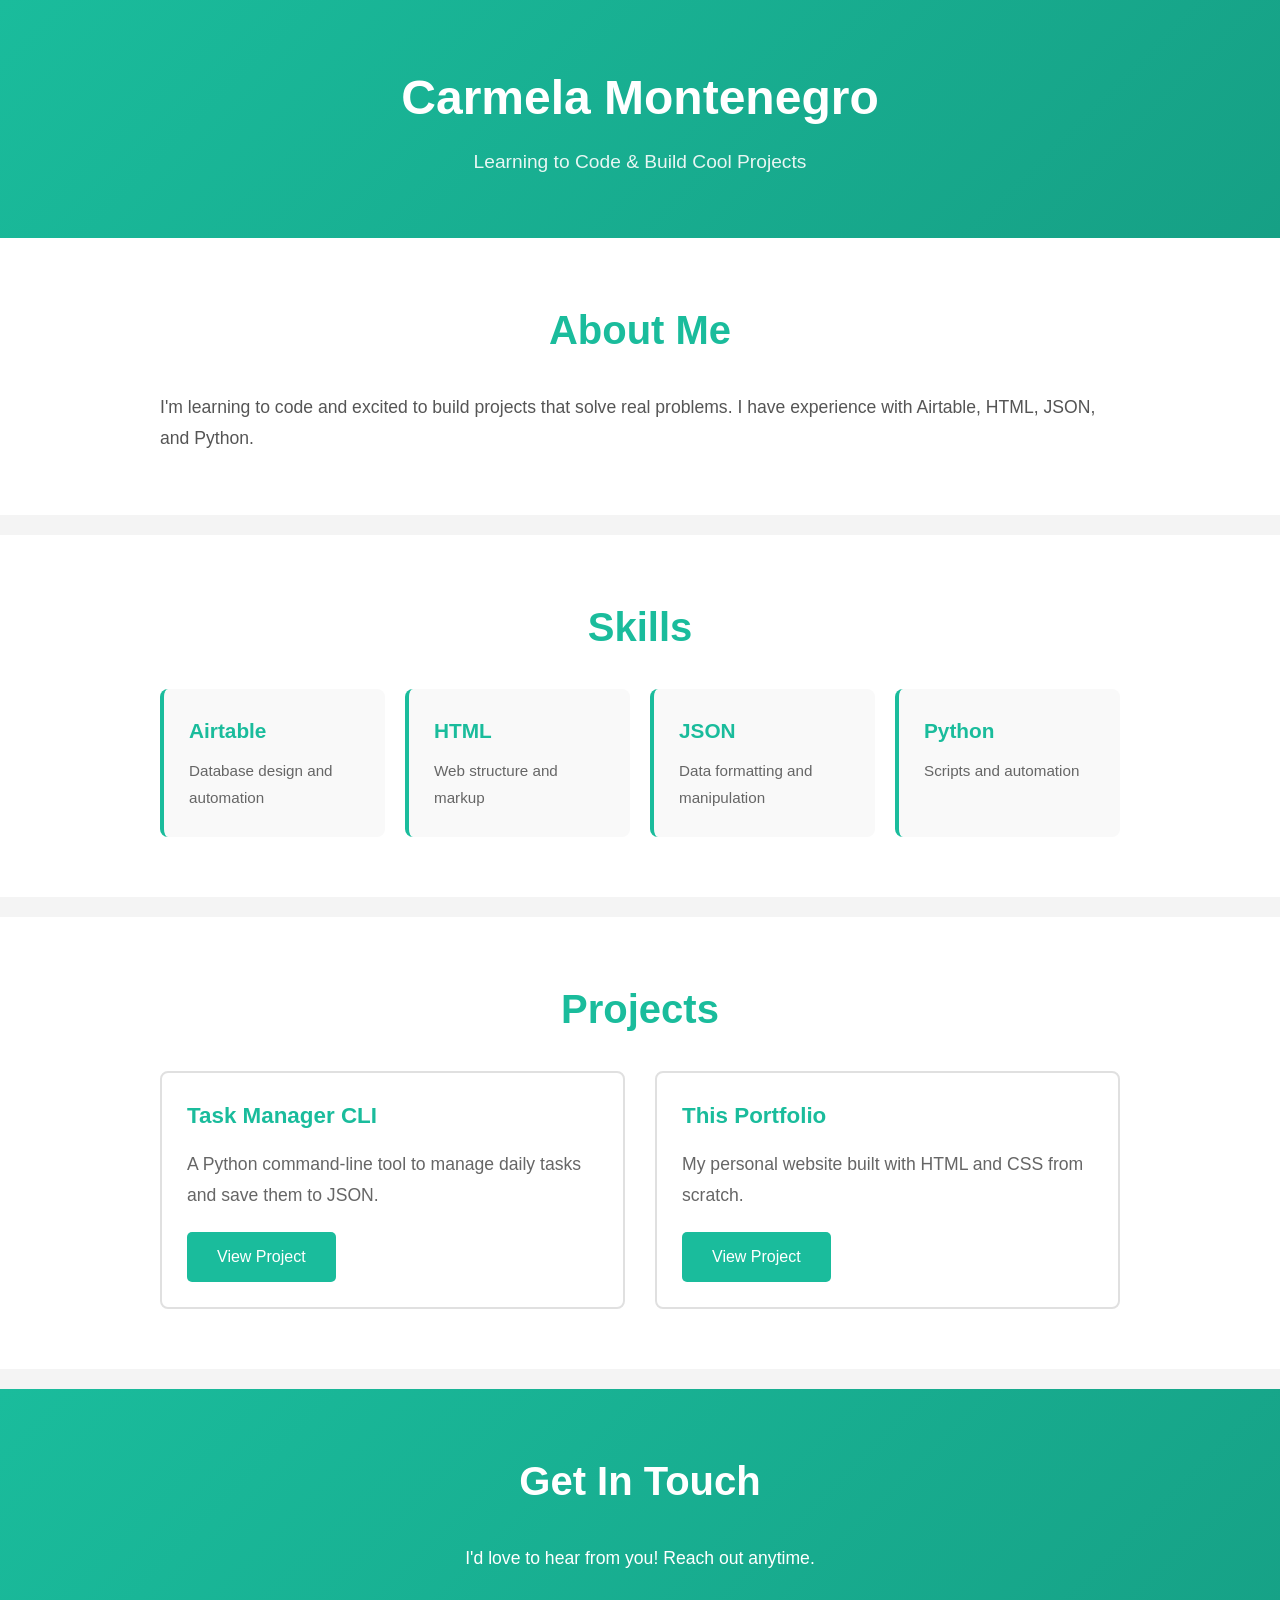
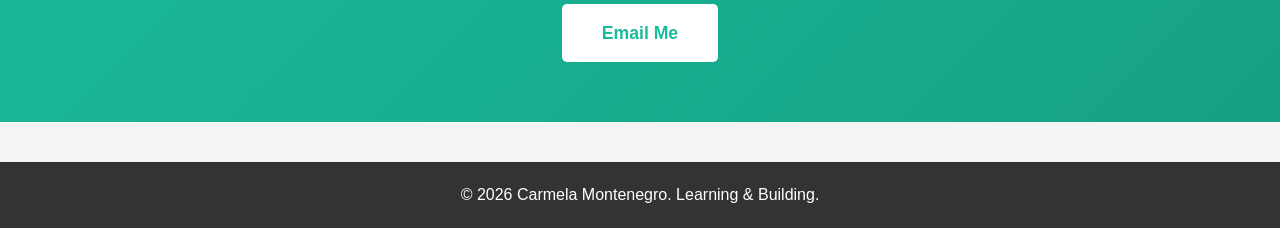
==== index.html @ ccb82fda "Create portfolio website with teal color scheme" ====
<!DOCTYPE html>
<html lang="en">
<head>
    <meta charset="UTF-8">
    <meta name="viewport" content="width=device-width, initial-scale=1.0">
    <title>Carmela's Portfolio</title>
    <link rel="stylesheet" href="styles.css">
</head>
<body>
    <!-- Header/Navigation -->
    <header>
        <div class="container">
            <h1>Carmela Montenegro</h1>
            <p class="tagline">Learning to Code & Build Cool Projects</p>
        </div>
    </header>

    <!-- About Section -->
    <section id="about" class="section">
        <div class="container">
            <h2>About Me</h2>
            <p>
                I'm learning to code and excited to build projects that solve real problems.
                I have experience with Airtable, HTML, JSON, and Python.
            </p>
        </div>
    </section>

    <!-- Skills Section -->
    <section id="skills" class="section">
        <div class="container">
            <h2>Skills</h2>
            <div class="skills-grid">
                <div class="skill-card">
                    <h3>Airtable</h3>
                    <p>Database design and automation</p>
                </div>
                <div class="skill-card">
                    <h3>HTML</h3>
                    <p>Web structure and markup</p>
                </div>
                <div class="skill-card">
                    <h3>JSON</h3>
                    <p>Data formatting and manipulation</p>
                </div>
                <div class="skill-card">
                    <h3>Python</h3>
                    <p>Scripts and automation</p>
                </div>
            </div>
        </div>
    </section>

    <!-- Projects Section -->
    <section id="projects" class="section">
        <div class="container">
            <h2>Projects</h2>
            <div class="projects-grid">
                <div class="project-card">
                    <h3>Task Manager CLI</h3>
                    <p>A Python command-line tool to manage daily tasks and save them to JSON.</p>
                    <a href="#" class="btn">View Project</a>
                </div>
                <div class="project-card">
                    <h3>This Portfolio</h3>
                    <p>My personal website built with HTML and CSS from scratch.</p>
                    <a href="#" class="btn">View Project</a>
                </div>
            </div>
        </div>
    </section>

    <!-- Contact Section -->
    <section id="contact" class="section">
        <div class="container">
            <h2>Get In Touch</h2>
            <p>I'd love to hear from you! Reach out anytime.</p>
            <a href="mailto:carmela@wildflowconsulting.com" class="btn btn-primary">Email Me</a>
        </div>
    </section>

    <!-- Footer -->
    <footer>
        <div class="container">
            <p>&copy; 2026 Carmela Montenegro. Learning & Building.</p>
        </div>
    </footer>
</body>
</html>
---- styles.css ----
/* Global Styles */
* {
    margin: 0;
    padding: 0;
    box-sizing: border-box;
}

body {
    font-family: 'Segoe UI', Tahoma, Geneva, Verdana, sans-serif;
    line-height: 1.6;
    color: #333;
    background-color: #f4f4f4;
}

.container {
    max-width: 1000px;
    margin: 0 auto;
    padding: 0 20px;
}

/* Header */
header {
    background: linear-gradient(135deg, #1abc9c 0%, #16a085 100%);
    color: white;
    padding: 60px 0;
    text-align: center;
}

header h1 {
    font-size: 3em;
    margin-bottom: 10px;
}

.tagline {
    font-size: 1.2em;
    opacity: 0.9;
}

/* Sections */
.section {
    padding: 60px 0;
    background: white;
    margin-bottom: 20px;
}

.section h2 {
    font-size: 2.5em;
    margin-bottom: 30px;
    color: #1abc9c;
    text-align: center;
}

.section p {
    font-size: 1.1em;
    color: #555;
    line-height: 1.8;
}

/* Skills Grid */
.skills-grid {
    display: grid;
    grid-template-columns: repeat(auto-fit, minmax(200px, 1fr));
    gap: 20px;
    margin-top: 30px;
}

.skill-card {
    background: #f9f9f9;
    padding: 25px;
    border-radius: 8px;
    border-left: 4px solid #1abc9c;
    transition: transform 0.3s ease;
}

.skill-card:hover {
    transform: translateY(-5px);
}

.skill-card h3 {
    color: #1abc9c;
    margin-bottom: 10px;
    font-size: 1.3em;
}

.skill-card p {
    font-size: 0.95em;
    color: #666;
}

/* Projects Grid */
.projects-grid {
    display: grid;
    grid-template-columns: repeat(auto-fit, minmax(250px, 1fr));
    gap: 30px;
    margin-top: 30px;
}

.project-card {
    background: white;
    border: 2px solid #e0e0e0;
    border-radius: 8px;
    padding: 25px;
    transition: all 0.3s ease;
}

.project-card:hover {
    box-shadow: 0 5px 20px rgba(0, 0, 0, 0.1);
    border-color: #1abc9c;
}

.project-card h3 {
    color: #1abc9c;
    margin-bottom: 15px;
    font-size: 1.4em;
}

.project-card p {
    margin-bottom: 20px;
    color: #666;
}

/* Buttons */
.btn {
    display: inline-block;
    padding: 12px 30px;
    background-color: #1abc9c;
    color: white;
    text-decoration: none;
    border-radius: 5px;
    transition: background-color 0.3s ease;
    border: none;
    cursor: pointer;
    font-size: 1em;
}

.btn:hover {
    background-color: #16a085;
}

.btn-primary {
    background-color: #1abc9c;
    font-size: 1.1em;
    padding: 15px 40px;
}

/* Contact Section */
#contact {
    text-align: center;
    background: linear-gradient(135deg, #1abc9c 0%, #16a085 100%);
    color: white;
}

#contact h2 {
    color: white;
}

#contact p {
    color: white;
    margin-bottom: 30px;
    font-size: 1.1em;
}

#contact .btn {
    background-color: white;
    color: #1abc9c;
    font-weight: bold;
}

#contact .btn:hover {
    background-color: #f0f0f0;
}

/* Footer */
footer {
    background-color: #333;
    color: white;
    text-align: center;
    padding: 20px 0;
    margin-top: 40px;
}

footer p {
    margin: 0;
}

/* Responsive Design */
@media (max-width: 768px) {
    header h1 {
        font-size: 2em;
    }

    .section h2 {
        font-size: 1.8em;
    }

    .skills-grid {
        grid-template-columns: 1fr;
    }

    .projects-grid {
        grid-template-columns: 1fr;
    }
}
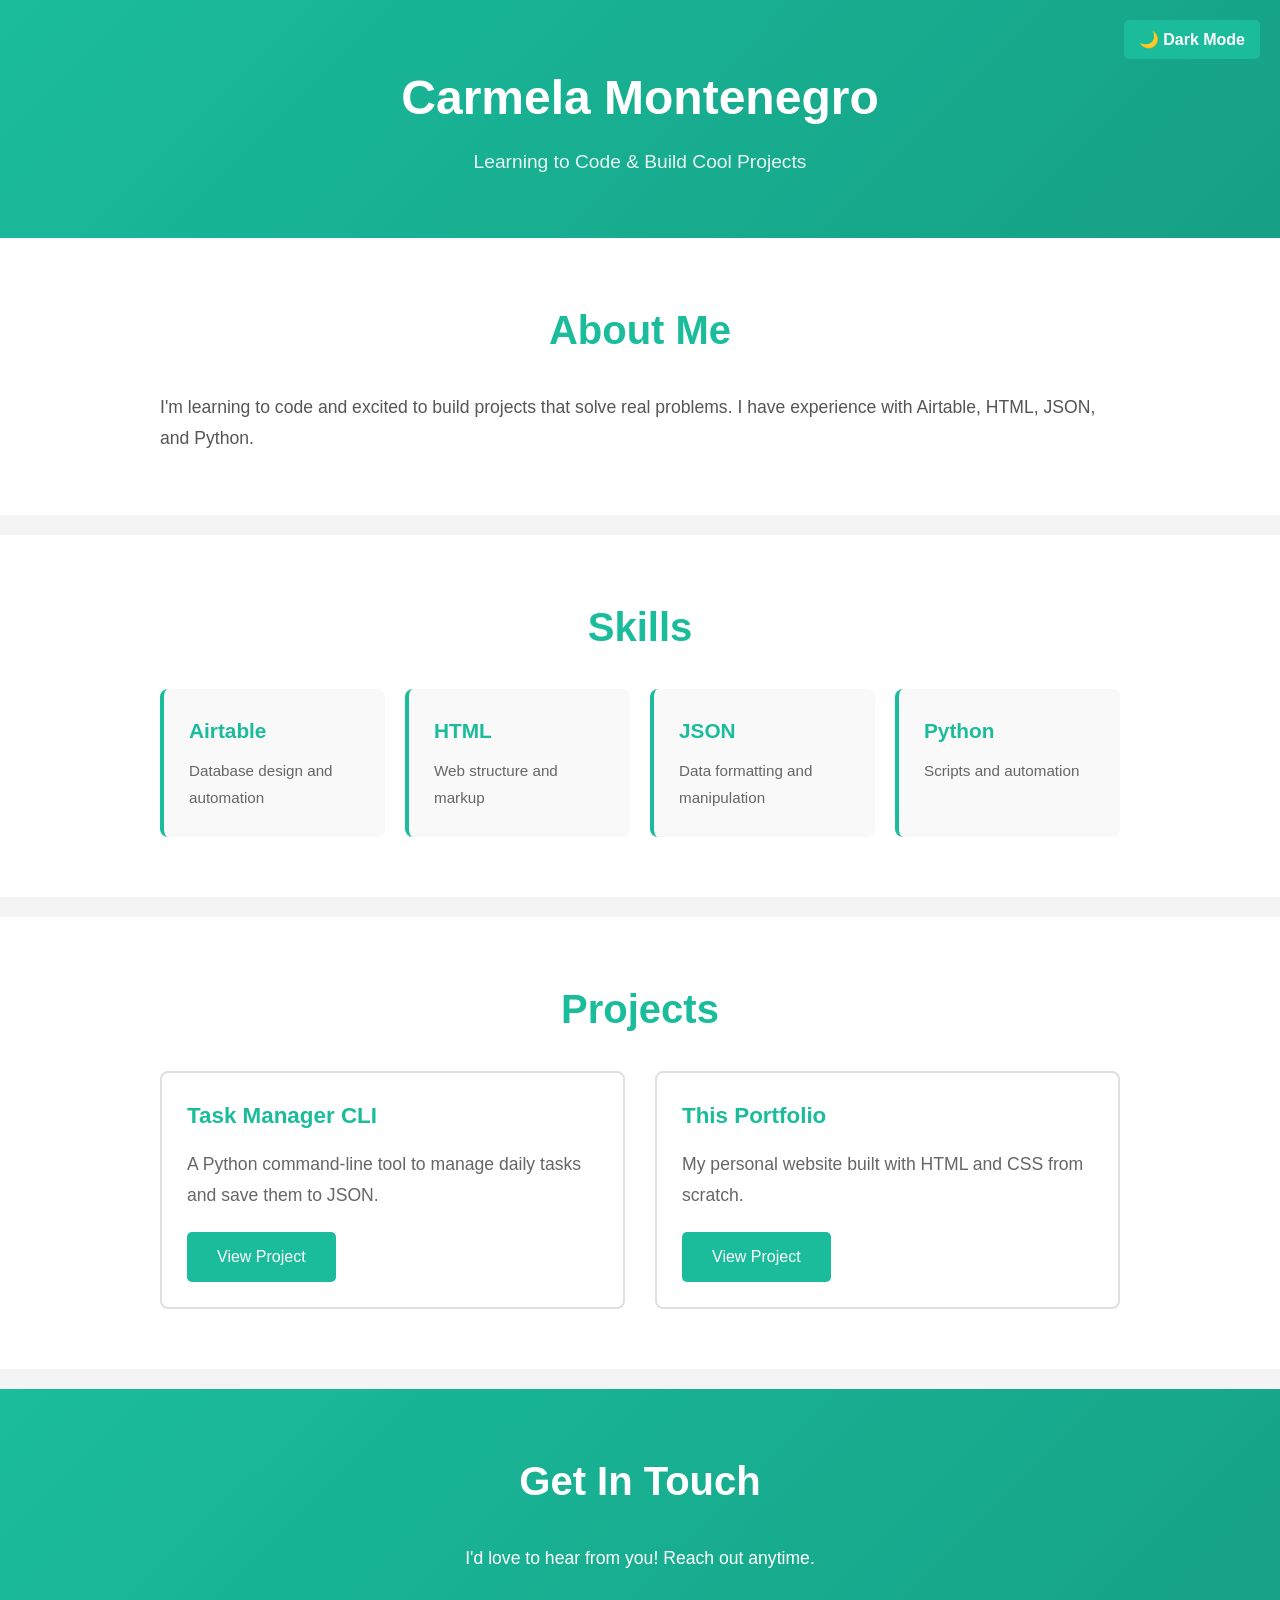
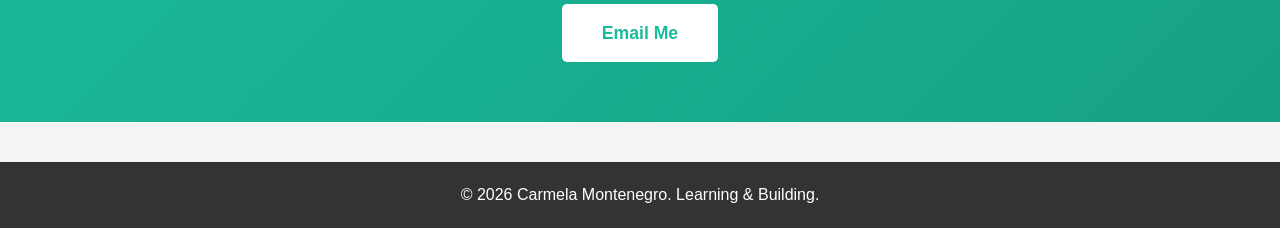
==== commit 8f3f1038: "Add dark mode toggle and smooth scrolling with JavaScript" ====
--- a/index.html
+++ b/index.html
@@ -7,6 +7,9 @@
     <link rel="stylesheet" href="styles.css">
 </head>
 <body>
+    <!-- Dark Mode Toggle Button -->
+    <button id="darkModeToggle">🌙 Dark Mode</button>
+
     <!-- Header/Navigation -->
     <header>
         <div class="container">
@@ -85,5 +88,7 @@
             <p>&copy; 2026 Carmela Montenegro. Learning & Building.</p>
         </div>
     </footer>
+
+    <script src="script.js"></script>
 </body>
 </html>
--- a/styles.css
+++ b/styles.css
@@ -183,6 +183,58 @@
     margin: 0;
 }
 
+/* Dark Mode */
+body.dark-mode {
+    background-color: #1a1a1a;
+    color: #e0e0e0;
+}
+
+body.dark-mode .section {
+    background-color: #2a2a2a;
+}
+
+body.dark-mode .skill-card {
+    background-color: #333333;
+    color: #e0e0e0;
+}
+
+body.dark-mode .skill-card h3 {
+    color: #1abc9c;
+}
+
+body.dark-mode .project-card {
+    background-color: #333333;
+    border-color: #444444;
+}
+
+body.dark-mode .project-card h3 {
+    color: #1abc9c;
+}
+
+body.dark-mode footer {
+    background-color: #111111;
+}
+
+#darkModeToggle {
+    position: fixed;
+    top: 20px;
+    right: 20px;
+    z-index: 1000;
+    padding: 10px 15px;
+    background-color: #1abc9c;
+    color: white;
+    border: none;
+    border-radius: 5px;
+    cursor: pointer;
+    font-size: 1em;
+    font-weight: bold;
+    transition: background-color 0.3s ease;
+}
+
+#darkModeToggle:hover {
+    background-color: #16a085;
+}
+
 /* Responsive Design */
 @media (max-width: 768px) {
     header h1 {
@@ -200,4 +252,11 @@
     .projects-grid {
         grid-template-columns: 1fr;
     }
-}
+
+    #darkModeToggle {
+        top: 10px;
+        right: 10px;
+        padding: 8px 12px;
+        font-size: 0.9em;
+    }
+}
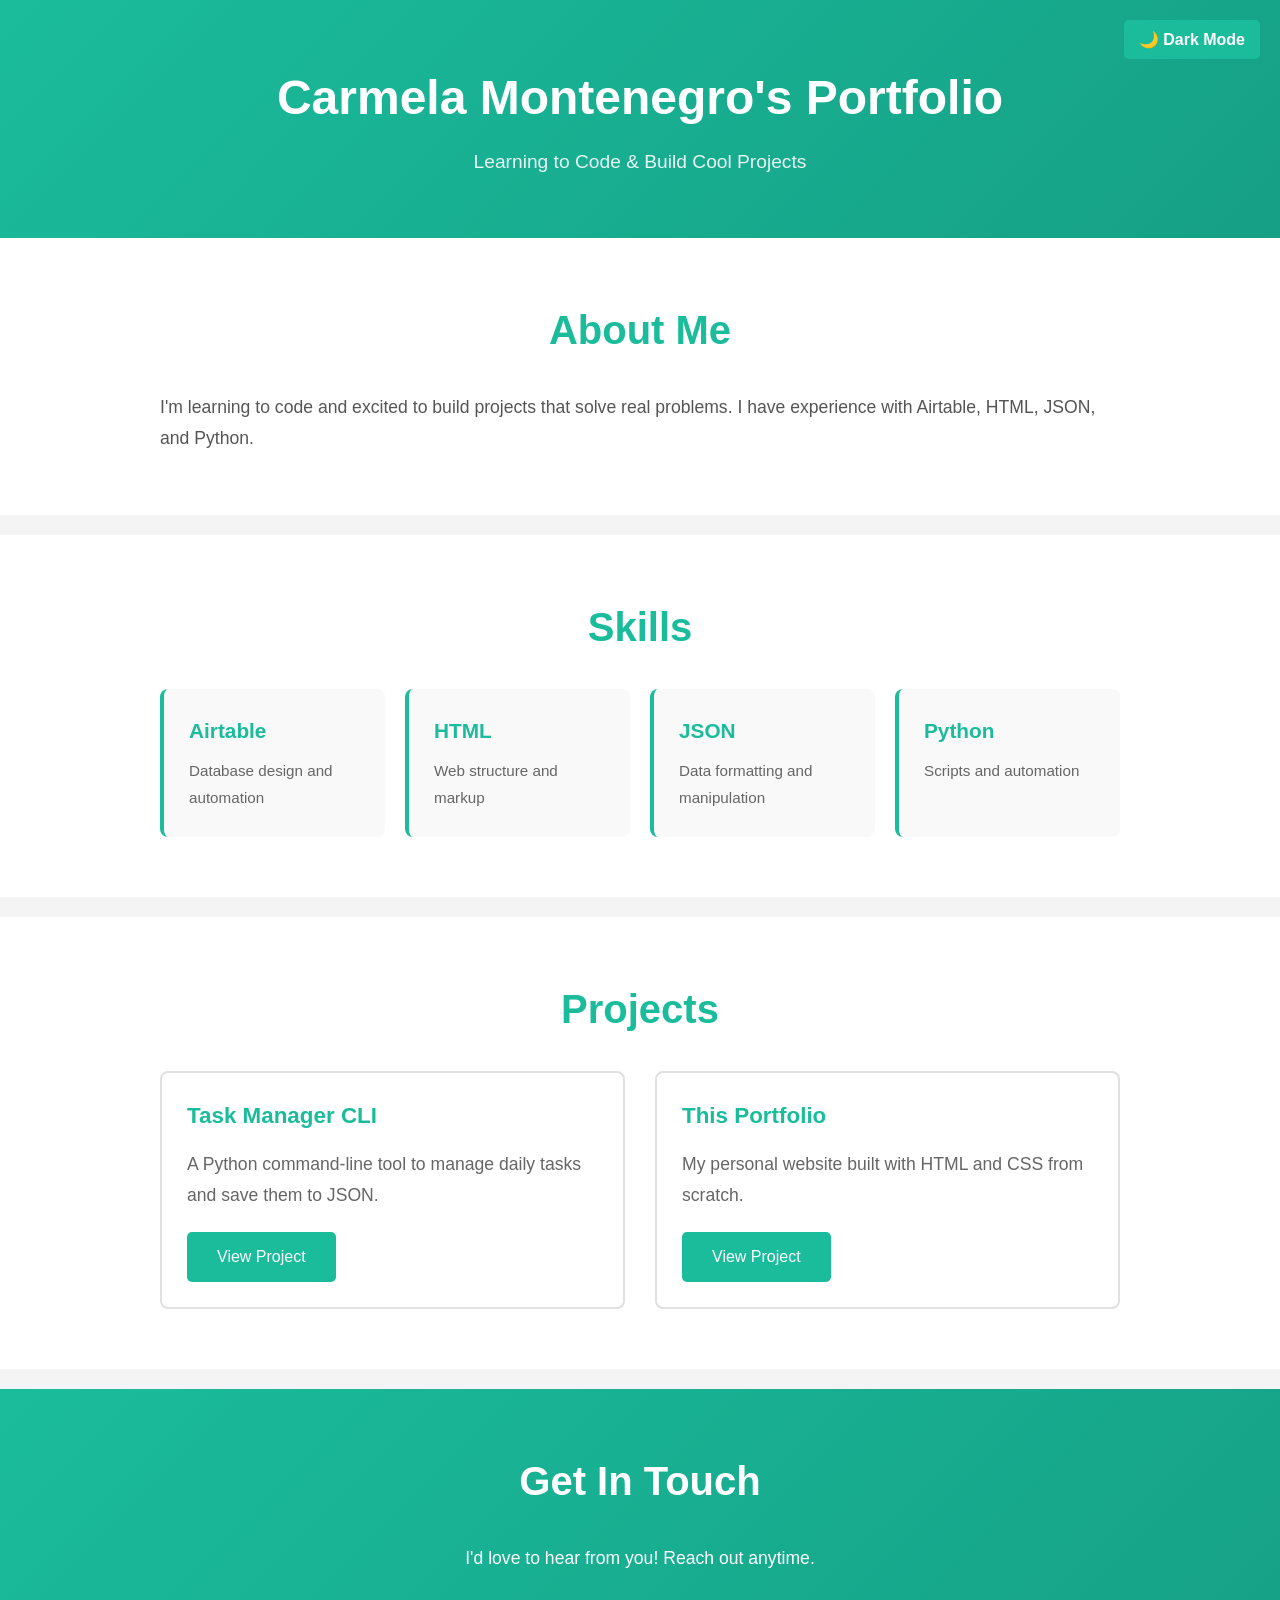
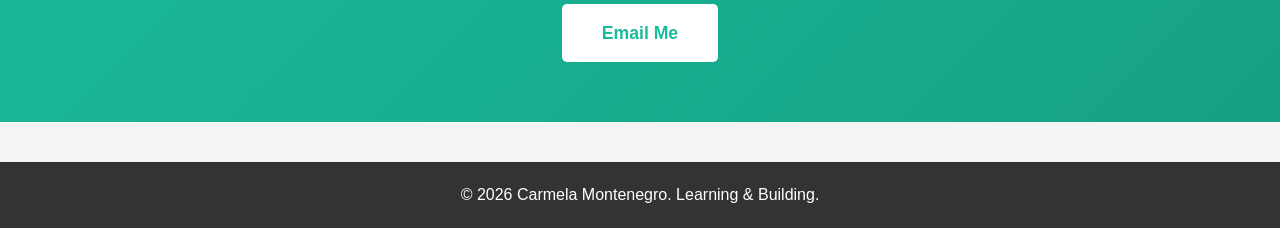
==== commit abe8d71d: "Changed title to include Portfolio" ====
--- a/index.html
+++ b/index.html
@@ -13,7 +13,7 @@
     <!-- Header/Navigation -->
     <header>
         <div class="container">
-            <h1>Carmela Montenegro</h1>
+            <h1>Carmela Montenegro's Portfolio</h1>
             <p class="tagline">Learning to Code & Build Cool Projects</p>
         </div>
     </header>
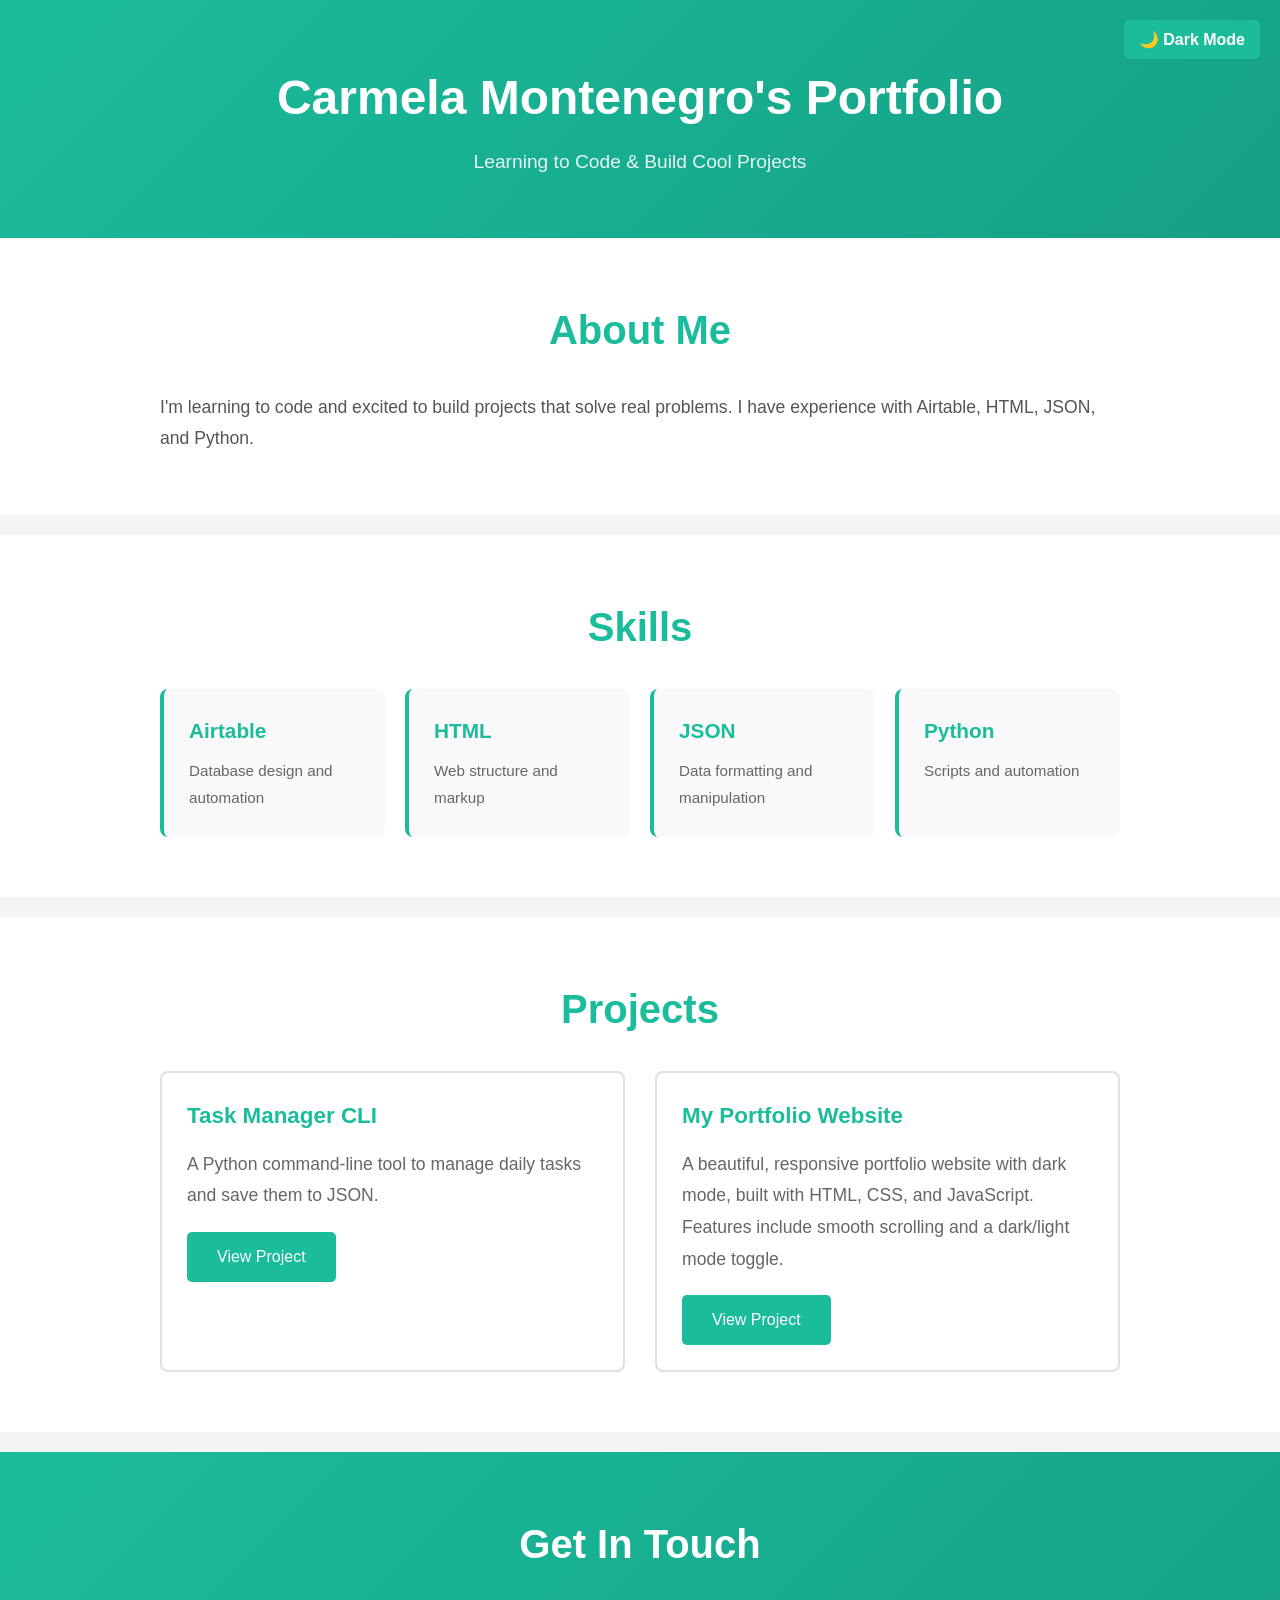
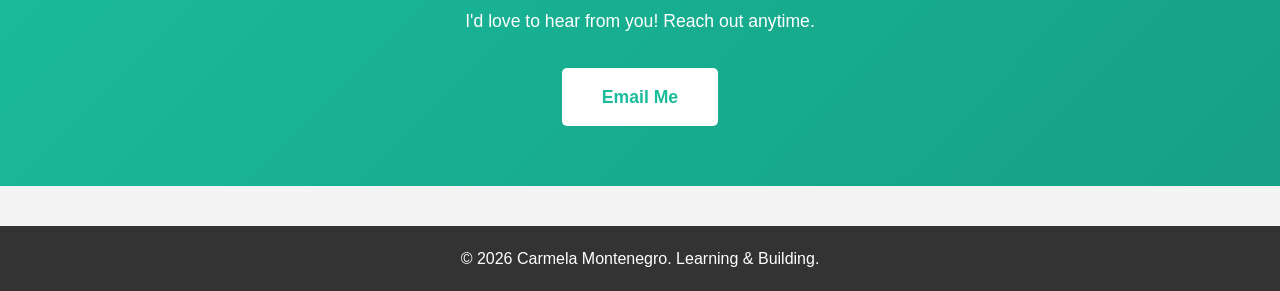
==== commit 3ab3be8f: "Updated projects with GitHub links" ====
--- a/index.html
+++ b/index.html
@@ -62,13 +62,12 @@
                 <div class="project-card">
                     <h3>Task Manager CLI</h3>
                     <p>A Python command-line tool to manage daily tasks and save them to JSON.</p>
-                    <a href="#" class="btn">View Project</a>
+                    <a href="https://github.com/carmela-hue/portfolio" class="btn">View Project</a>
                 </div>
                 <div class="project-card">
-                    <h3>This Portfolio</h3>
-                    <p>My personal website built with HTML and CSS from scratch.</p>
-                    <a href="#" class="btn">View Project</a>
-                </div>
+<h3>My Portfolio Website</h3>
+<p>A beautiful, responsive portfolio website with dark mode, built with HTML, CSS, and JavaScript. Features include smooth scrolling and a dark/light mode toggle.</p>
+<a href="https://github.com/carmela-hue/portfolio" class="btn">View Project</a>                </div>
             </div>
         </div>
     </section>
